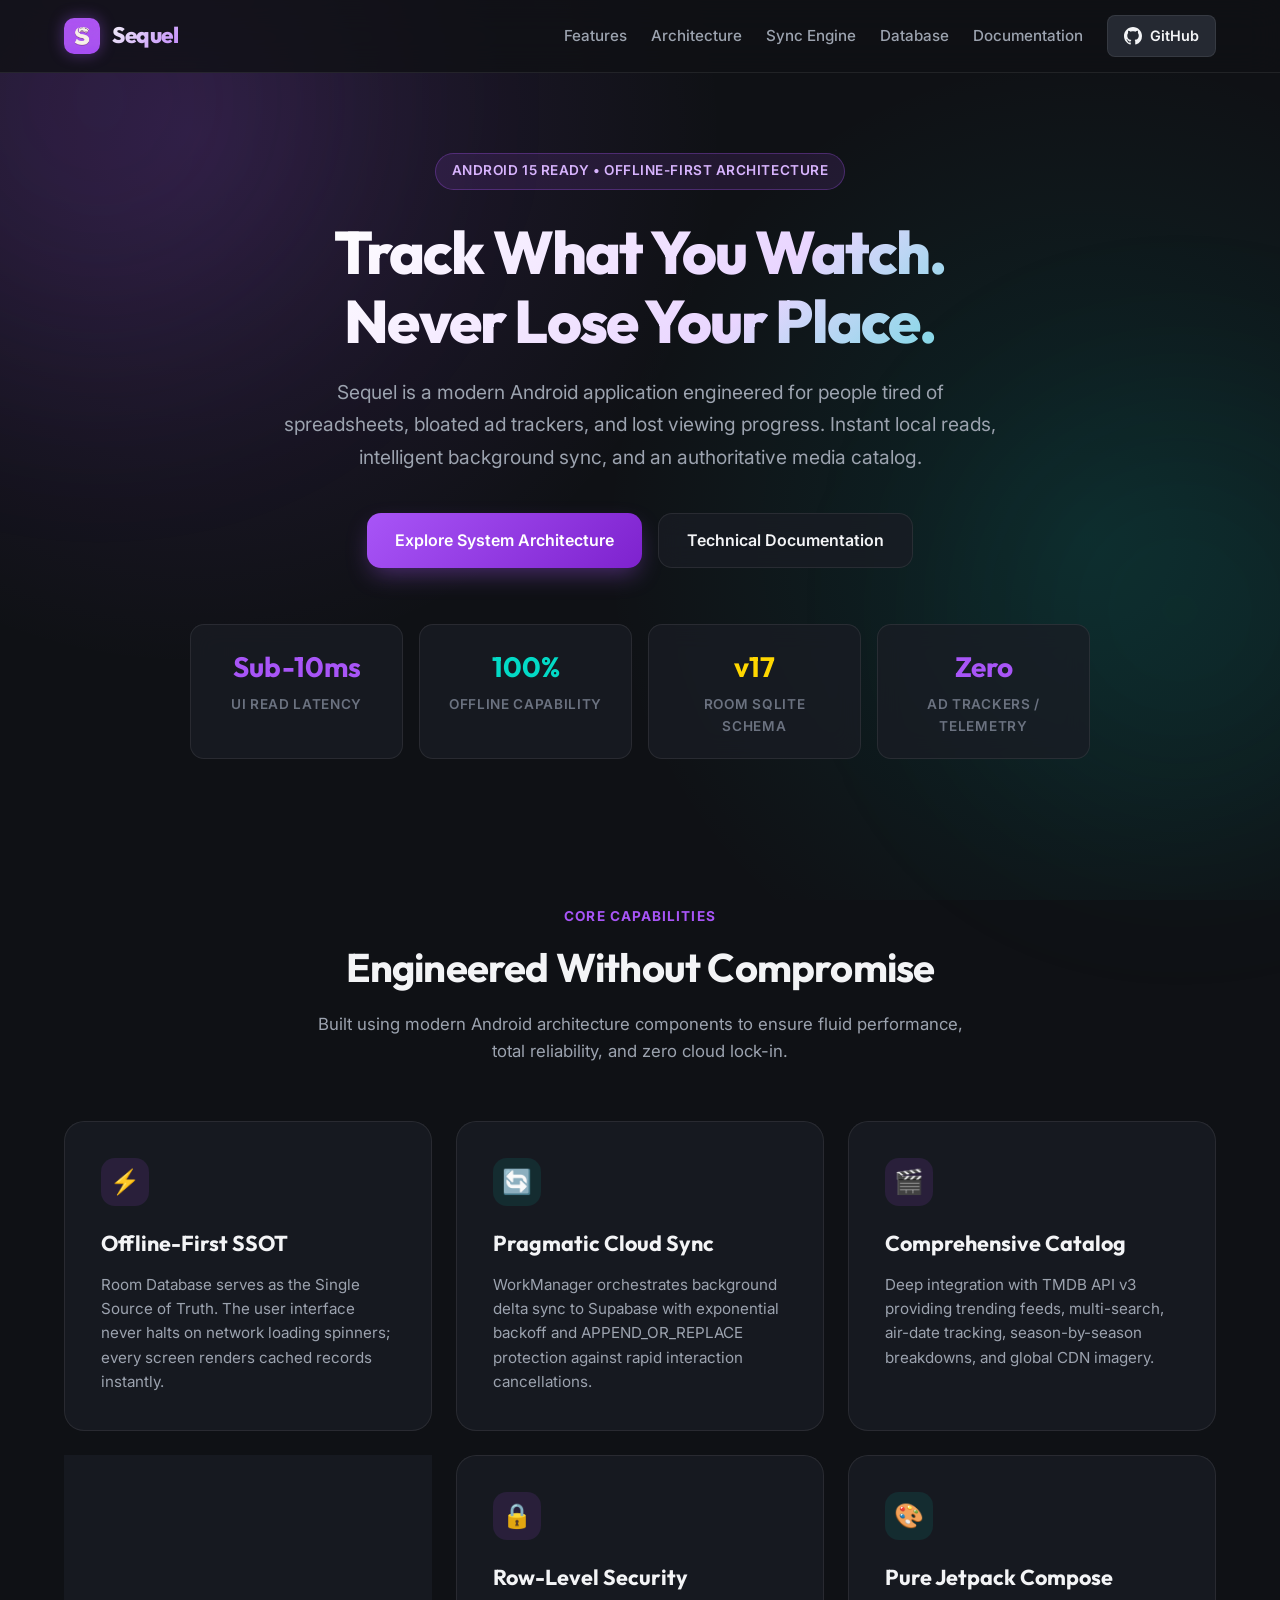
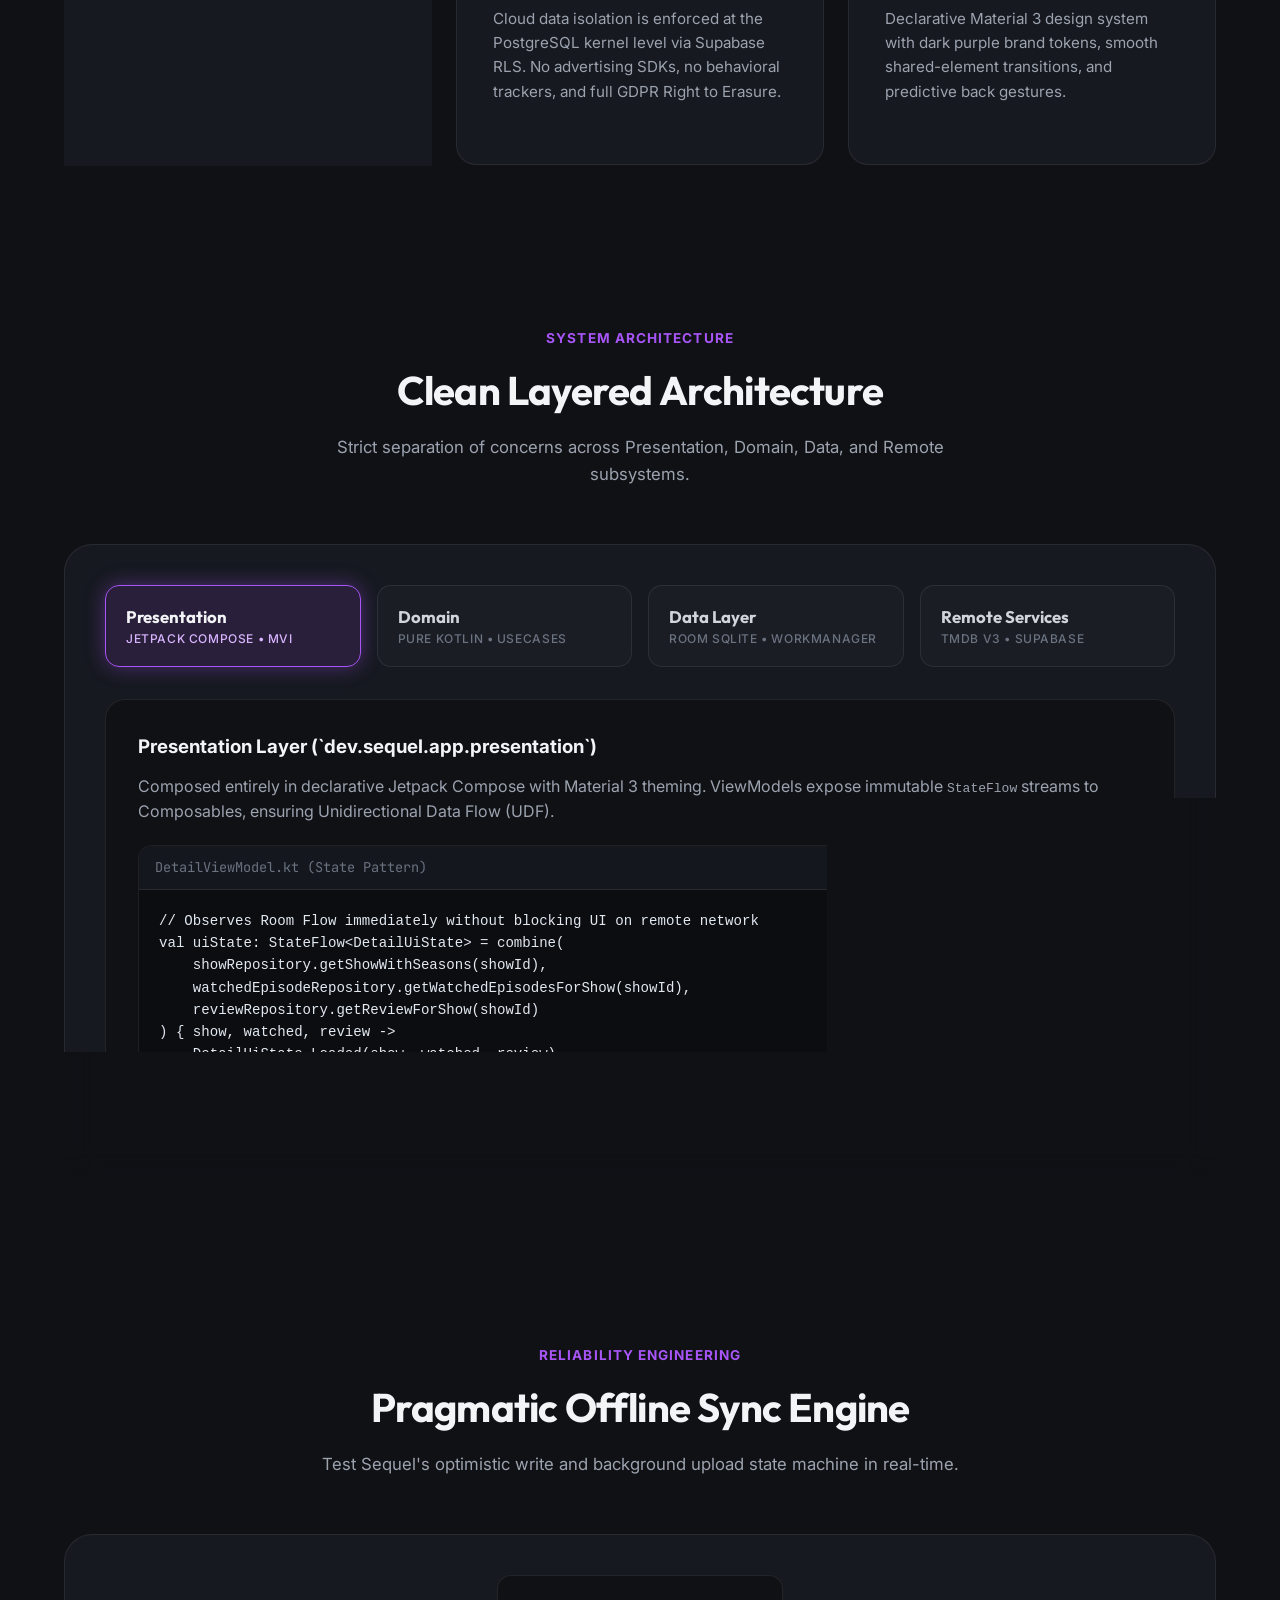
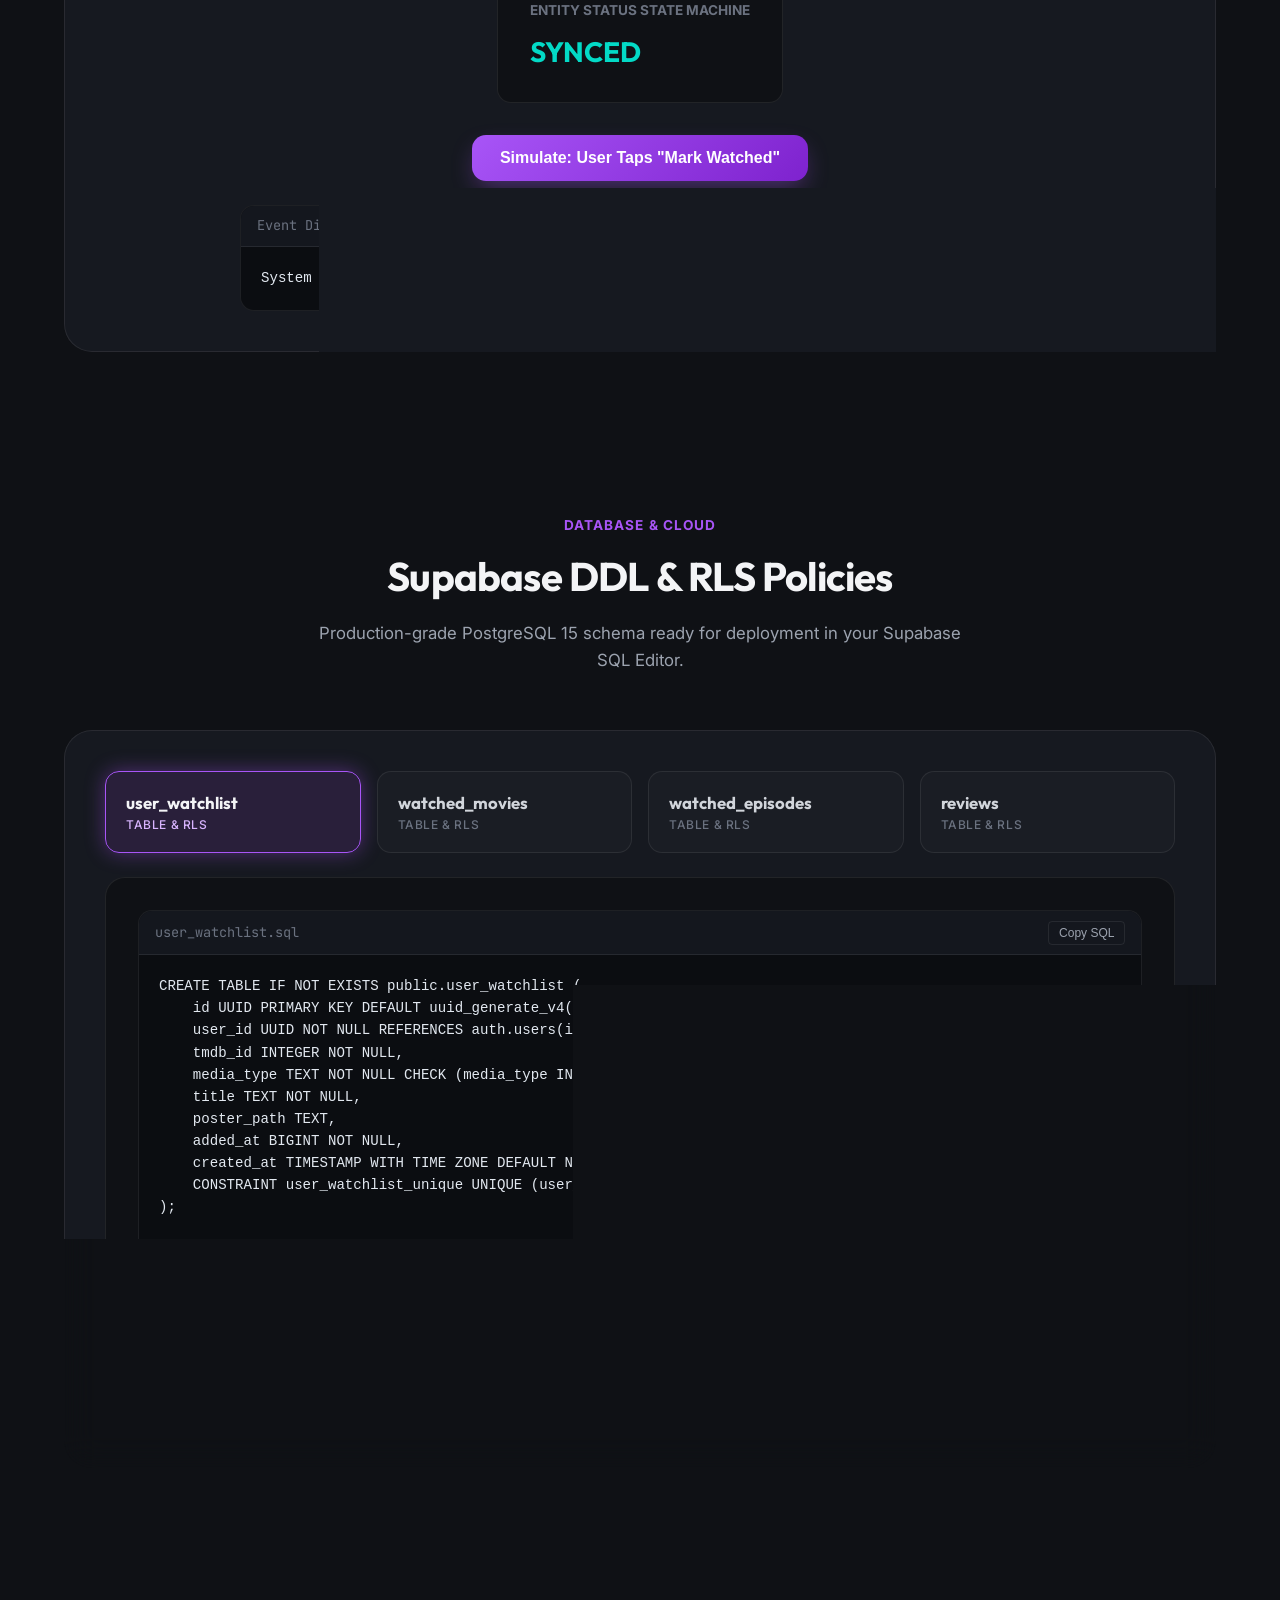
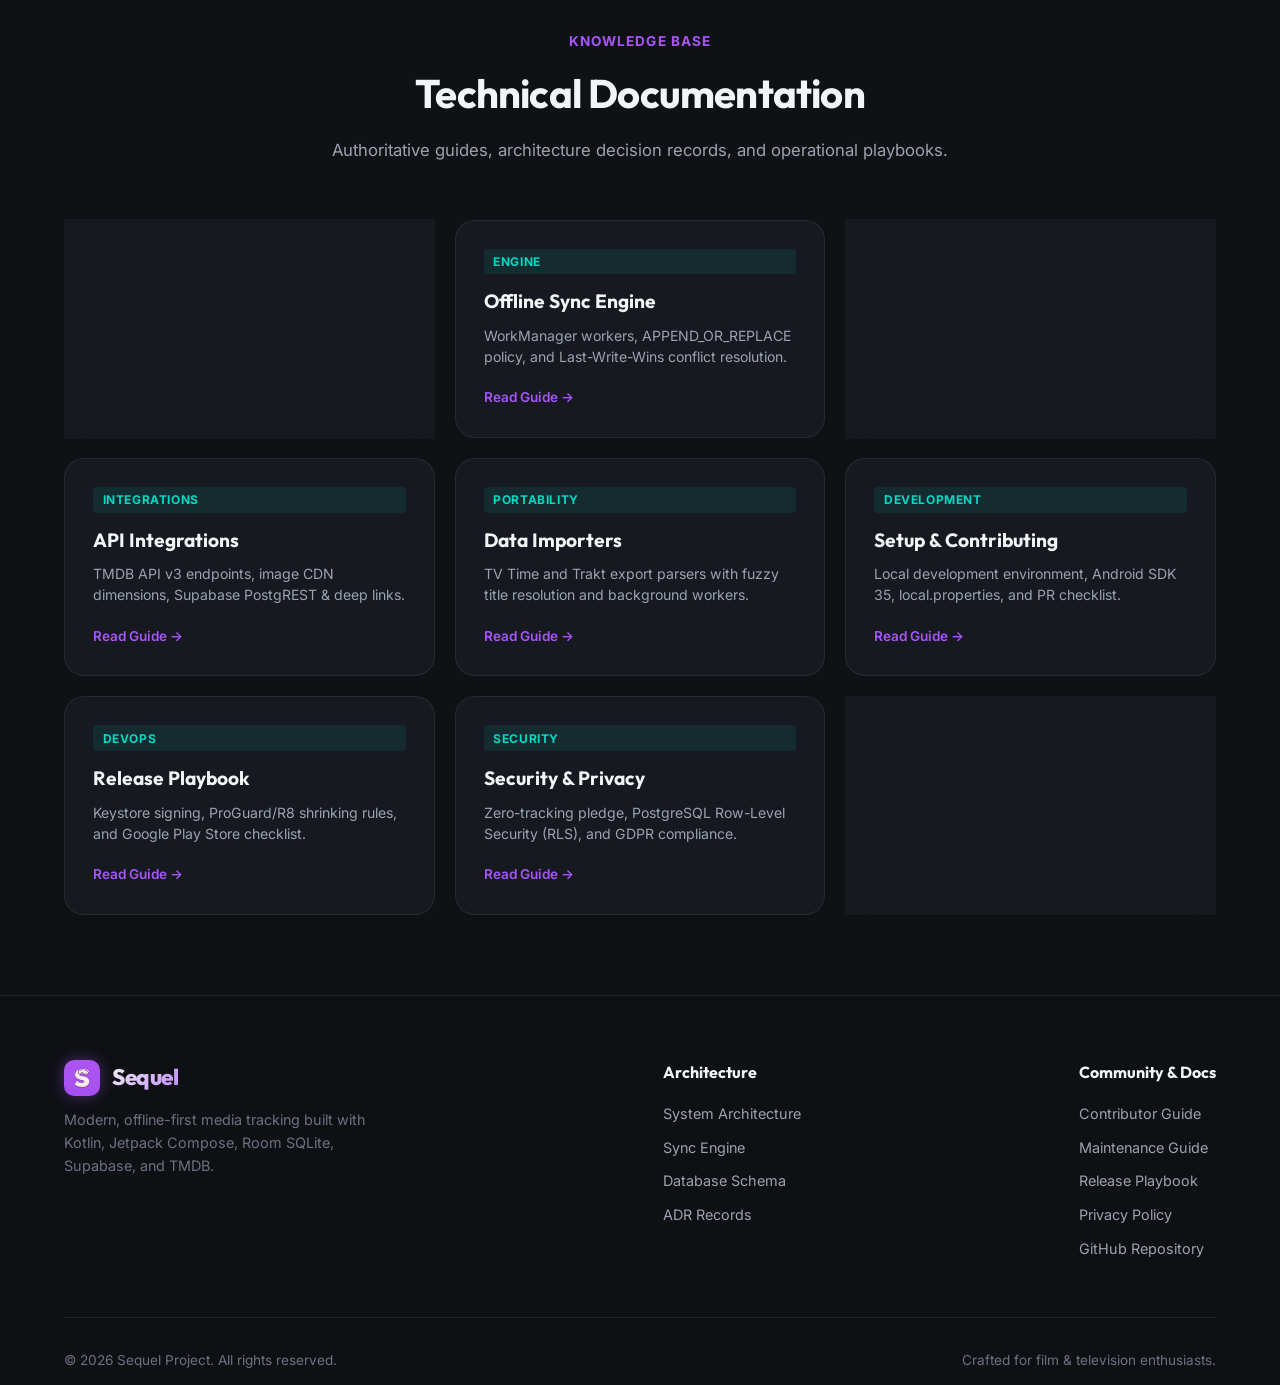
==== docs/index.html @ d25cecf9 "feat: update launcher icons, database schema, and web documentation portal" ====
<!DOCTYPE html>
<html lang="en">
<head>
    <meta charset="UTF-8">
    <meta name="viewport" content="width=device-width, initial-scale=1.0">
    <title>Sequel — Modern Show & Movie Tracking for Android</title>
    <meta name="description" content="Sequel is a modern, offline-first Android movie and TV show tracking app powered by Jetpack Compose, Room SQLite, Supabase cloud sync, and TMDB.">
    <link rel="preconnect" href="https://fonts.googleapis.com">
    <link rel="preconnect" href="https://fonts.gstatic.com" crossorigin>
    <link href="https://fonts.googleapis.com/css2?family=Outfit:wght@400;500;600;700;800&family=Inter:wght@400;500;600;700&family=JetBrains+Mono:wght@400;500&display=swap" rel="stylesheet">
    <link rel="stylesheet" href="css/style.css">
</head>
<body>
    <div class="blob blob-1"></div>
    <div class="blob blob-2"></div>

    <!-- Navigation -->
    <header class="navbar">
        <div class="container navbar-inner">
            <a href="#" class="nav-brand">
                <img src="assets/logo.jpg" alt="Sequel Logo" class="nav-logo" onerror="this.src='assets/playstore_icon.png'">
                <span class="nav-title">Sequel</span>
            </a>
            <ul class="nav-links">
                <li><a href="#features" class="nav-link">Features</a></li>
                <li><a href="#architecture" class="nav-link">Architecture</a></li>
                <li><a href="#sync-engine" class="nav-link">Sync Engine</a></li>
                <li><a href="#schema" class="nav-link">Database</a></li>
                <li><a href="#docs" class="nav-link">Documentation</a></li>
                <li>
                    <a href="https://github.com/dev-Aatif/Sequel" class="btn-nav" target="_blank" rel="noopener">
                        <svg width="18" height="18" viewBox="0 0 24 24" fill="currentColor">
                            <path d="M12 0C5.37 0 0 5.37 0 12c0 5.31 3.435 9.795 8.205 11.385.6.105.825-.255.825-.57 0-.285-.015-1.23-.015-2.235-3.015.555-3.795-.735-4.035-1.41-.135-.345-.72-1.41-1.23-1.695-.42-.225-1.02-.78-.015-.795.945-.015 1.62.87 1.845 1.23 1.08 1.815 2.805 1.305 3.495.99.105-.78.42-1.305.765-1.605-2.67-.3-5.46-1.335-5.46-5.925 0-1.305.465-2.385 1.23-3.225-.12-.3-.54-1.53.12-3.18 0 0 1.005-.315 3.3 1.23.96-.27 1.98-.405 3-.405s2.04.135 3 .405c2.295-1.56 3.3-1.23 3.3-1.23.66 1.65.24 2.88.12 3.18.765.84 1.23 1.905 1.23 3.225 0 4.605-2.805 5.625-5.475 5.925.435.375.81 1.095.81 2.22 0 1.605-.015 2.895-.015 3.3 0 .315.225.69.825.57A12.02 12.02 0 0024 12c0-6.63-5.37-12-12-12z"/>
                        </svg>
                        GitHub
                    </a>
                </li>
            </ul>
        </div>
    </header>

    <!-- Hero Section -->
    <section class="hero">
        <div class="container">
            <div class="hero-badge">
                <span>Android 15 Ready &bull; Offline-First Architecture</span>
            </div>
            <h1 class="hero-title">Track What You Watch.<br>Never Lose Your Place.</h1>
            <p class="hero-subtitle">
                Sequel is a modern Android application engineered for people tired of spreadsheets, bloated ad trackers, and lost viewing progress. Instant local reads, intelligent background sync, and an authoritative media catalog.
            </p>
            <div class="hero-actions">
                <a href="#architecture" class="btn-primary">Explore System Architecture</a>
                <a href="#docs" class="btn-secondary">Technical Documentation</a>
            </div>

            <!-- Specs Matrix -->
            <div class="spec-bar">
                <div class="spec-item">
                    <div class="spec-value accent">Sub-10ms</div>
                    <div class="spec-label">UI Read Latency</div>
                </div>
                <div class="spec-item">
                    <div class="spec-value teal">100%</div>
                    <div class="spec-label">Offline Capability</div>
                </div>
                <div class="spec-item">
                    <div class="spec-value gold">v17</div>
                    <div class="spec-label">Room SQLite Schema</div>
                </div>
                <div class="spec-item">
                    <div class="spec-value accent">Zero</div>
                    <div class="spec-label">Ad Trackers / Telemetry</div>
                </div>
            </div>
        </div>
    </section>

    <!-- Features Section -->
    <section id="features" class="section">
        <div class="container">
            <div class="section-header">
                <span class="section-tag">Core Capabilities</span>
                <h2 class="section-title">Engineered Without Compromise</h2>
                <p class="section-desc">Built using modern Android architecture components to ensure fluid performance, total reliability, and zero cloud lock-in.</p>
            </div>

            <div class="features-grid">
                <div class="feature-card">
                    <div class="feature-icon-wrap">⚡</div>
                    <h3 class="feature-title">Offline-First SSOT</h3>
                    <p class="feature-text">Room Database serves as the Single Source of Truth. The user interface never halts on network loading spinners; every screen renders cached records instantly.</p>
                </div>

                <div class="feature-card">
                    <div class="feature-icon-wrap teal">🔄</div>
                    <h3 class="feature-title">Pragmatic Cloud Sync</h3>
                    <p class="feature-text">WorkManager orchestrates background delta sync to Supabase with exponential backoff and APPEND_OR_REPLACE protection against rapid interaction cancellations.</p>
                </div>

                <div class="feature-card">
                    <div class="feature-icon-wrap">🎬</div>
                    <h3 class="feature-title">Comprehensive Catalog</h3>
                    <p class="feature-text">Deep integration with TMDB API v3 providing trending feeds, multi-search, air-date tracking, season-by-season breakdowns, and global CDN imagery.</p>
                </div>

                <div class="feature-card">
                    <div class="feature-icon-wrap teal">📥</div>
                    <h3 class="feature-title">Zero-Lockin Importers</h3>
                    <p class="feature-text">Migrate your entire viewing history from TV Time CSV or Trakt JSON/CSV with streaming parsing, fuzzy title disambiguation, and background progress notifications.</p>
                </div>

                <div class="feature-card">
                    <div class="feature-icon-wrap">🔒</div>
                    <h3 class="feature-title">Row-Level Security</h3>
                    <p class="feature-text">Cloud data isolation is enforced at the PostgreSQL kernel level via Supabase RLS. No advertising SDKs, no behavioral trackers, and full GDPR Right to Erasure.</p>
                </div>

                <div class="feature-card">
                    <div class="feature-icon-wrap teal">🎨</div>
                    <h3 class="feature-title">Pure Jetpack Compose</h3>
                    <p class="feature-text">Declarative Material 3 design system with dark purple brand tokens, smooth shared-element transitions, and predictive back gestures.</p>
                </div>
            </div>
        </div>
    </section>

    <!-- Interactive Architecture Explorer -->
    <section id="architecture" class="section">
        <div class="container">
            <div class="section-header">
                <span class="section-tag">System Architecture</span>
                <h2 class="section-title">Clean Layered Architecture</h2>
                <p class="section-desc">Strict separation of concerns across Presentation, Domain, Data, and Remote subsystems.</p>
            </div>

            <div class="arch-explorer">
                <div class="arch-layers">
                    <button class="arch-tab-btn active" data-target="arch-pres">
                        Presentation
                        <span>Jetpack Compose • MVI</span>
                    </button>
                    <button class="arch-tab-btn" data-target="arch-dom">
                        Domain
                        <span>Pure Kotlin • UseCases</span>
                    </button>
                    <button class="arch-tab-btn" data-target="arch-data">
                        Data Layer
                        <span>Room SQLite • WorkManager</span>
                    </button>
                    <button class="arch-tab-btn" data-target="arch-remote">
                        Remote Services
                        <span>TMDB v3 • Supabase</span>
                    </button>
                </div>

                <div class="arch-content">
                    <div id="arch-pres" class="arch-panel active">
                        <h3>Presentation Layer (`dev.sequel.app.presentation`)</h3>
                        <p style="color:var(--text-muted); margin: 0.75rem 0 1rem;">
                            Composed entirely in declarative Jetpack Compose with Material 3 theming. ViewModels expose immutable <code>StateFlow</code> streams to Composables, ensuring Unidirectional Data Flow (UDF).
                        </p>
                        <div class="code-box">
                            <div class="code-header">
                                <span>DetailViewModel.kt (State Pattern)</span>
                                <button class="copy-btn" data-copy-target="#code-pres">Copy</button>
                            </div>
                            <pre><code id="code-pres">// Observes Room Flow immediately without blocking UI on remote network
val uiState: StateFlow&lt;DetailUiState&gt; = combine(
    showRepository.getShowWithSeasons(showId),
    watchedEpisodeRepository.getWatchedEpisodesForShow(showId),
    reviewRepository.getReviewForShow(showId)
) { show, watched, review ->
    DetailUiState.Loaded(show, watched, review)
}.stateIn(viewModelScope, SharingStarted.WhileSubscribed(5000), DetailUiState.Loading)</code></pre>
                        </div>
                    </div>

                    <div id="arch-dom" class="arch-panel">
                        <h3>Domain Layer (`dev.sequel.app.domain`)</h3>
                        <p style="color:var(--text-muted); margin: 0.75rem 0 1rem;">
                            Pure Kotlin business logic completely insulated from Android framework dependencies. Houses Use Cases, repository contracts, and the sealed <code>AppError</code> hierarchy.
                        </p>
                        <div class="code-box">
                            <div class="code-header">
                                <span>GetNextEpisodeUseCase.kt</span>
                                <button class="copy-btn" data-copy-target="#code-dom">Copy</button>
                            </div>
                            <pre><code id="code-dom">class GetNextEpisodeUseCase @Inject constructor(
    private val seasonRepository: SeasonRepository,
    private val watchedEpisodeRepository: WatchedEpisodeRepository
) {
    suspend operator fun invoke(showId: Int): EpisodeEntity? {
        val watched = watchedEpisodeRepository.getWatchedEpisodesList(showId)
        val allEpisodes = seasonRepository.getAllEpisodesForShow(showId)
        return allEpisodes.firstOrNull { ep ->
            !watched.any { w -> w.seasonNumber == ep.seasonNumber && w.episodeNumber == ep.episodeNumber }
        }
    }
}</code></pre>
                        </div>
                    </div>

                    <div id="arch-data" class="arch-panel">
                        <h3>Data Layer (`dev.sequel.app.data`)</h3>
                        <p style="color:var(--text-muted); margin: 0.75rem 0 1rem;">
                            Room Database (SQLite v17) serves as the Single Source of Truth (SSOT). Repository implementations coordinate local caching with background WorkManager uploads.
                        </p>
                        <div class="code-box">
                            <div class="code-header">
                                <span>SequelDatabase.kt (Schema v17 Definition)</span>
                                <button class="copy-btn" data-copy-target="#code-data">Copy</button>
                            </div>
                            <pre><code id="code-data">@Database(
    entities = [
        ShowEntity::class, SeasonEntity::class, EpisodeEntity::class,
        WatchedEpisodeEntity::class, WatchedMovieEntity::class,
        ReviewEntity::class, RemoteKeys::class, WatchlistEntity::class,
        TrendingShowEntity::class
    ],
    version = 17,
    exportSchema = true
)
abstract class SequelDatabase : RoomDatabase() { ... }</code></pre>
                        </div>
                    </div>

                    <div id="arch-remote" class="arch-panel">
                        <h3>Remote Services Layer (`dev.sequel.app.data.remote`)</h3>
                        <p style="color:var(--text-muted); margin: 0.75rem 0 1rem;">
                            Coordinates communication with external APIs: Retrofit for TMDB v3 catalog queries and Ktor-based SupabaseClient for PostgreSQL storage and GoTrue authentication.
                        </p>
                        <div class="code-box">
                            <div class="code-header">
                                <span>SupabaseSyncService.kt (PostgREST Upsert)</span>
                                <button class="copy-btn" data-copy-target="#code-remote">Copy</button>
                            </div>
                            <pre><code id="code-remote">suspend fun upsertWatchedMovie(dto: SupabaseWatchedMovieDto): String {
    val result = supabaseClient.postgrest["watched_movies"]
        .upsert(dto) {
            onConflict = "user_id,tmdb_movie_id"
            select(Columns.list("id"))
        }
        .decodeSingle&lt;SupabaseWatchedMovieDto&gt;()
    return result.id ?: throw IllegalStateException("Supabase did not return an ID")
}</code></pre>
                        </div>
                    </div>
                </div>
            </div>
        </div>
    </section>

    <!-- Sync Engine Interactive Simulation -->
    <section id="sync-engine" class="section">
        <div class="container">
            <div class="section-header">
                <span class="section-tag">Reliability Engineering</span>
                <h2 class="section-title">Pragmatic Offline Sync Engine</h2>
                <p class="section-desc">Test Sequel's optimistic write and background upload state machine in real-time.</p>
            </div>

            <div class="arch-explorer" style="text-align: center;">
                <div style="margin-bottom: 2rem;">
                    <div style="display: inline-block; text-align: left; background: var(--bg); padding: 1.5rem 2rem; border-radius: var(--radius-md); border: 1px solid var(--border-glass);">
                        <div style="font-size: 0.85rem; color: var(--text-dim); text-transform: uppercase; font-weight: 700; margin-bottom: 0.5rem;">Entity Status State Machine</div>
                        <div id="sim-status-badge" class="spec-value teal">SYNCED</div>
                    </div>
                </div>

                <button id="sim-trigger-btn" class="btn-primary" style="margin-bottom: 1.5rem;">
                    Simulate: User Taps "Mark Watched"
                </button>

                <div class="code-box" style="text-align: left; max-width: 800px; margin: 0 auto;">
                    <div class="code-header">
                        <span>Event Dispatch Log</span>
                        <span style="color:var(--secondary)">Live Telemetry</span>
                    </div>
                    <pre><code id="sim-log-output">System idle. All local Room records are currently synchronized with Supabase.</code></pre>
                </div>
            </div>
        </div>
    </section>

    <!-- Database Schema & Supabase DDL -->
    <section id="schema" class="section">
        <div class="container">
            <div class="section-header">
                <span class="section-tag">Database & Cloud</span>
                <h2 class="section-title">Supabase DDL & RLS Policies</h2>
                <p class="section-desc">Production-grade PostgreSQL 15 schema ready for deployment in your Supabase SQL Editor.</p>
            </div>

            <div class="arch-explorer">
                <div class="arch-layers" style="grid-template-columns: repeat(4, 1fr); margin-bottom: 1.5rem;">
                    <button class="arch-tab-btn schema-tab-btn active" data-schema-target="schema-wl">
                        user_watchlist
                        <span>Table & RLS</span>
                    </button>
                    <button class="arch-tab-btn schema-tab-btn" data-schema-target="schema-movies">
                        watched_movies
                        <span>Table & RLS</span>
                    </button>
                    <button class="arch-tab-btn schema-tab-btn" data-schema-target="schema-eps">
                        watched_episodes
                        <span>Table & RLS</span>
                    </button>
                    <button class="arch-tab-btn schema-tab-btn" data-schema-target="schema-revs">
                        reviews
                        <span>Table & RLS</span>
                    </button>
                </div>

                <div class="arch-content">
                    <div id="schema-wl" class="arch-panel schema-panel active">
                        <div class="code-box" style="margin-top:0;">
                            <div class="code-header">
                                <span>user_watchlist.sql</span>
                                <button class="copy-btn" data-copy-target="#code-sql-wl">Copy SQL</button>
                            </div>
                            <pre><code id="code-sql-wl">CREATE TABLE IF NOT EXISTS public.user_watchlist (
    id UUID PRIMARY KEY DEFAULT uuid_generate_v4(),
    user_id UUID NOT NULL REFERENCES auth.users(id) ON DELETE CASCADE,
    tmdb_id INTEGER NOT NULL,
    media_type TEXT NOT NULL CHECK (media_type IN ('tv', 'movie')),
    title TEXT NOT NULL,
    poster_path TEXT,
    added_at BIGINT NOT NULL,
    created_at TIMESTAMP WITH TIME ZONE DEFAULT NOW(),
    CONSTRAINT user_watchlist_unique UNIQUE (user_id, tmdb_id, media_type)
);

ALTER TABLE public.user_watchlist ENABLE ROW LEVEL SECURITY;

CREATE POLICY "Users can manage their own watchlist"
ON public.user_watchlist FOR ALL
USING (auth.uid() = user_id)
WITH CHECK (auth.uid() = user_id);</code></pre>
                        </div>
                    </div>

                    <div id="schema-movies" class="arch-panel schema-panel">
                        <div class="code-box" style="margin-top:0;">
                            <div class="code-header">
                                <span>watched_movies.sql</span>
                                <button class="copy-btn" data-copy-target="#code-sql-movies">Copy SQL</button>
                            </div>
                            <pre><code id="code-sql-movies">CREATE TABLE IF NOT EXISTS public.watched_movies (
    id UUID PRIMARY KEY DEFAULT uuid_generate_v4(),
    user_id UUID NOT NULL REFERENCES auth.users(id) ON DELETE CASCADE,
    tmdb_movie_id INTEGER NOT NULL,
    title TEXT NOT NULL,
    poster_path TEXT,
    watched_at BIGINT NOT NULL,
    created_at TIMESTAMP WITH TIME ZONE DEFAULT NOW(),
    CONSTRAINT watched_movies_user_tmdb_unique UNIQUE (user_id, tmdb_movie_id)
);

ALTER TABLE public.watched_movies ENABLE ROW LEVEL SECURITY;

CREATE POLICY "Users can manage their watched movies"
ON public.watched_movies FOR ALL
USING (auth.uid() = user_id)
WITH CHECK (auth.uid() = user_id);</code></pre>
                        </div>
                    </div>

                    <div id="schema-eps" class="arch-panel schema-panel">
                        <div class="code-box" style="margin-top:0;">
                            <div class="code-header">
                                <span>watched_episodes.sql</span>
                                <button class="copy-btn" data-copy-target="#code-sql-eps">Copy SQL</button>
                            </div>
                            <pre><code id="code-sql-eps">CREATE TABLE IF NOT EXISTS public.watched_episodes (
    id UUID PRIMARY KEY DEFAULT uuid_generate_v4(),
    user_id UUID NOT NULL REFERENCES auth.users(id) ON DELETE CASCADE,
    show_id INTEGER NOT NULL,
    media_type TEXT NOT NULL DEFAULT 'tv',
    season_number INTEGER NOT NULL,
    episode_number INTEGER NOT NULL,
    episode_id INTEGER NOT NULL,
    is_skipped BOOLEAN NOT NULL DEFAULT FALSE,
    watched_at BIGINT NOT NULL,
    created_at TIMESTAMP WITH TIME ZONE DEFAULT NOW(),
    CONSTRAINT watched_episodes_unique UNIQUE (user_id, show_id, season_number, episode_number)
);

ALTER TABLE public.watched_episodes ENABLE ROW LEVEL SECURITY;

CREATE POLICY "Users can manage their watched episodes"
ON public.watched_episodes FOR ALL
USING (auth.uid() = user_id)
WITH CHECK (auth.uid() = user_id);</code></pre>
                        </div>
                    </div>

                    <div id="schema-revs" class="arch-panel schema-panel">
                        <div class="code-box" style="margin-top:0;">
                            <div class="code-header">
                                <span>reviews.sql</span>
                                <button class="copy-btn" data-copy-target="#code-sql-revs">Copy SQL</button>
                            </div>
                            <pre><code id="code-sql-revs">CREATE TABLE IF NOT EXISTS public.reviews (
    id UUID PRIMARY KEY DEFAULT uuid_generate_v4(),
    user_id UUID NOT NULL REFERENCES auth.users(id) ON DELETE CASCADE,
    media_id INTEGER NOT NULL,
    media_type TEXT NOT NULL CHECK (media_type IN ('tv', 'movie')),
    season_num INTEGER,
    episode_num INTEGER,
    rating INTEGER CHECK (rating >= 1 AND rating <= 10),
    review_text TEXT,
    is_rating_only BOOLEAN NOT NULL DEFAULT FALSE,
    updated_at BIGINT NOT NULL,
    created_at TIMESTAMP WITH TIME ZONE DEFAULT NOW()
);

CREATE UNIQUE INDEX IF NOT EXISTS idx_remote_reviews_movie_unique 
ON public.reviews (user_id, media_id, media_type) 
WHERE season_num IS NULL AND episode_num IS NULL;

ALTER TABLE public.reviews ENABLE ROW LEVEL SECURITY;

CREATE POLICY "Users can manage their reviews"
ON public.reviews FOR ALL
USING (auth.uid() = user_id)
WITH CHECK (auth.uid() = user_id);</code></pre>
                        </div>
                    </div>
                </div>
            </div>
        </div>
    </section>

    <!-- In-Depth Documentation Hub -->
    <section id="docs" class="section">
        <div class="container">
            <div class="section-header">
                <span class="section-tag">Knowledge Base</span>
                <h2 class="section-title">Technical Documentation</h2>
                <p class="section-desc">Authoritative guides, architecture decision records, and operational playbooks.</p>
            </div>

            <div class="docs-grid">
                <a href="ARCHITECTURE.md" class="doc-card">
                    <div>
                        <div class="doc-card-badge">Architecture</div>
                        <h3 class="doc-card-title">System Architecture</h3>
                        <p class="doc-card-desc">Clean Architecture breakdown, MVI state flow, Compose navigation, and Hilt injection graph.</p>
                    </div>
                    <div class="doc-card-link">Read Guide &rarr;</div>
                </a>

                <a href="SYNC_ENGINE.md" class="doc-card">
                    <div>
                        <div class="doc-card-badge">Engine</div>
                        <h3 class="doc-card-title">Offline Sync Engine</h3>
                        <p class="doc-card-desc">WorkManager workers, APPEND_OR_REPLACE policy, and Last-Write-Wins conflict resolution.</p>
                    </div>
                    <div class="doc-card-link">Read Guide &rarr;</div>
                </a>

                <a href="DATABASE_SCHEMA.md" class="doc-card">
                    <div>
                        <div class="doc-card-badge">Database</div>
                        <h3 class="doc-card-title">Database & Migrations</h3>
                        <p class="doc-card-desc">Room SQLite v17 schema, migration history (v1→v17), and Supabase PostgreSQL DDL.</p>
                    </div>
                    <div class="doc-card-link">Read Guide &rarr;</div>
                </a>

                <a href="API_INTEGRATIONS.md" class="doc-card">
                    <div>
                        <div class="doc-card-badge">Integrations</div>
                        <h3 class="doc-card-title">API Integrations</h3>
                        <p class="doc-card-desc">TMDB API v3 endpoints, image CDN dimensions, Supabase PostgREST & deep links.</p>
                    </div>
                    <div class="doc-card-link">Read Guide &rarr;</div>
                </a>

                <a href="DATA_PORTABILITY_AND_IMPORTS.md" class="doc-card">
                    <div>
                        <div class="doc-card-badge">Portability</div>
                        <h3 class="doc-card-title">Data Importers</h3>
                        <p class="doc-card-desc">TV Time and Trakt export parsers with fuzzy title resolution and background workers.</p>
                    </div>
                    <div class="doc-card-link">Read Guide &rarr;</div>
                </a>

                <a href="SETUP_AND_CONTRIBUTING.md" class="doc-card">
                    <div>
                        <div class="doc-card-badge">Development</div>
                        <h3 class="doc-card-title">Setup & Contributing</h3>
                        <p class="doc-card-desc">Local development environment, Android SDK 35, local.properties, and PR checklist.</p>
                    </div>
                    <div class="doc-card-link">Read Guide &rarr;</div>
                </a>

                <a href="RELEASE_AND_DEPLOYMENT.md" class="doc-card">
                    <div>
                        <div class="doc-card-badge">DevOps</div>
                        <h3 class="doc-card-title">Release Playbook</h3>
                        <p class="doc-card-desc">Keystore signing, ProGuard/R8 shrinking rules, and Google Play Store checklist.</p>
                    </div>
                    <div class="doc-card-link">Read Guide &rarr;</div>
                </a>

                <a href="SECURITY_AND_PRIVACY.md" class="doc-card">
                    <div>
                        <div class="doc-card-badge">Security</div>
                        <h3 class="doc-card-title">Security & Privacy</h3>
                        <p class="doc-card-desc">Zero-tracking pledge, PostgreSQL Row-Level Security (RLS), and GDPR compliance.</p>
                    </div>
                    <div class="doc-card-link">Read Guide &rarr;</div>
                </a>

                <a href="MAINTENANCE_GUIDE.md" class="doc-card">
                    <div>
                        <div class="doc-card-badge">Governance</div>
                        <h3 class="doc-card-title">Maintenance Guide</h3>
                        <p class="doc-card-desc">Change-to-documentation matrix, schema synchronization rules, and update triggers.</p>
                    </div>
                    <div class="doc-card-link">Read Guide &rarr;</div>
                </a>
            </div>
        </div>
    </section>

    <!-- Footer -->
    <footer class="footer">
        <div class="container">
            <div class="footer-inner">
                <div class="footer-brand">
                    <div class="nav-brand">
                        <img src="assets/logo.jpg" alt="Sequel Logo" class="nav-logo" onerror="this.src='assets/playstore_icon.png'">
                        <span class="nav-title">Sequel</span>
                    </div>
                    <p class="footer-text">
                        Modern, offline-first media tracking built with Kotlin, Jetpack Compose, Room SQLite, Supabase, and TMDB.
                    </p>
                </div>

                <div class="footer-nav-col">
                    <h4>Architecture</h4>
                    <ul>
                        <li><a href="ARCHITECTURE.md">System Architecture</a></li>
                        <li><a href="SYNC_ENGINE.md">Sync Engine</a></li>
                        <li><a href="DATABASE_SCHEMA.md">Database Schema</a></li>
                        <li><a href="decisions/README.md">ADR Records</a></li>
                    </ul>
                </div>

                <div class="footer-nav-col">
                    <h4>Community & Docs</h4>
                    <ul>
                        <li><a href="SETUP_AND_CONTRIBUTING.md">Contributor Guide</a></li>
                        <li><a href="MAINTENANCE_GUIDE.md">Maintenance Guide</a></li>
                        <li><a href="RELEASE_AND_DEPLOYMENT.md">Release Playbook</a></li>
                        <li><a href="privacy.html">Privacy Policy</a></li>
                        <li><a href="https://github.com/dev-Aatif/Sequel">GitHub Repository</a></li>
                    </ul>
                </div>
            </div>

            <div class="footer-bottom">
                <span>&copy; 2026 Sequel Project. All rights reserved.</span>
                <span>Crafted for film & television enthusiasts.</span>
            </div>
        </div>
    </footer>

    <!-- Toast Notification -->
    <div id="toast" class="toast">Copied to clipboard!</div>

    <script src="js/main.js"></script>
</body>
</html>
---- docs/css/style.css ----
/* ═══════════════════════════════════════════════════════════════════
   SEQUEL WEB PORTAL — DESIGN SYSTEM
   Brand Palette:
   - Primary Accent: #A855F7 (Purple)
   - Secondary:      #03DAC6 (Teal)
   - Background:     #0F1115 (Deep Pitch)
   - Surface:        #1A1D24 (Dark Card)
   - Surface Elevated: #252932
   - Text Primary:   #F3F4F6
   - Text Muted:     #9CA3AF
   ═══════════════════════════════════════════════════════════════════ */

:root {
    --bg: #0F1115;
    --surface: #1A1D24;
    --surface-elevated: #252932;
    --surface-glass: rgba(26, 29, 36, 0.75);
    --border-glass: rgba(255, 255, 255, 0.08);
    --border-accent: rgba(168, 85, 247, 0.3);
    
    --accent: #A855F7;
    --accent-dark: #7E22CE;
    --accent-glow: rgba(168, 85, 247, 0.4);
    --accent-subtle: rgba(168, 85, 247, 0.12);
    
    --secondary: #03DAC6;
    --secondary-glow: rgba(3, 218, 198, 0.3);
    --secondary-subtle: rgba(3, 218, 198, 0.1);
    
    --gold: #FFD700;
    --error: #CF6679;
    
    --text-primary: #F3F4F6;
    --text-secondary: #D1D5DB;
    --text-muted: #9CA3AF;
    --text-dim: #6B7280;
    
    --radius-sm: 8px;
    --radius-md: 14px;
    --radius-lg: 20px;
    --radius-xl: 28px;
    
    --font-heading: 'Outfit', sans-serif;
    --font-body: 'Inter', -apple-system, BlinkMacSystemFont, sans-serif;
    --font-mono: 'JetBrains Mono', 'Fira Code', monospace;
}

* {
    margin: 0;
    padding: 0;
    box-sizing: border-box;
}

html {
    scroll-behavior: smooth;
    background-color: var(--bg);
}

body {
    font-family: var(--font-body);
    background-color: var(--bg);
    color: var(--text-primary);
    line-height: 1.6;
    overflow-x: hidden;
    position: relative;
    background-image: 
        radial-gradient(circle at 15% 15%, rgba(168, 85, 247, 0.15) 0%, transparent 40%),
        radial-gradient(circle at 85% 60%, rgba(3, 218, 198, 0.1) 0%, transparent 40%);
    background-attachment: fixed;
    min-height: 100vh;
}

/* Scrollbar */
::-webkit-scrollbar {
    width: 8px;
}
::-webkit-scrollbar-track {
    background: var(--bg);
}
::-webkit-scrollbar-thumb {
    background: var(--surface-elevated);
    border-radius: 4px;
}
::-webkit-scrollbar-thumb:hover {
    background: var(--accent-dark);
}

/* Container */
.container {
    max-width: 1200px;
    margin: 0 auto;
    padding: 0 1.5rem;
}

/* ── Ambient Background Glow Blobs ─────────────────────────────── */
.blob {
    position: fixed;
    border-radius: 50%;
    filter: blur(120px);
    z-index: 0;
    pointer-events: none;
    opacity: 0.5;
}
.blob-1 {
    width: 500px;
    height: 500px;
    background: rgba(168, 85, 247, 0.2);
    top: -150px;
    left: -150px;
}
.blob-2 {
    width: 400px;
    height: 400px;
    background: rgba(3, 218, 198, 0.15);
    bottom: 10%;
    right: -100px;
}

/* ── Navigation Bar ────────────────────────────────────────────── */
.navbar {
    position: sticky;
    top: 0;
    z-index: 100;
    background: rgba(15, 17, 21, 0.8);
    backdrop-filter: blur(16px);
    -webkit-backdrop-filter: blur(16px);
    border-bottom: 1px solid var(--border-glass);
}
.navbar-inner {
    display: flex;
    justify-content: space-between;
    align-items: center;
    height: 72px;
}
.nav-brand {
    display: flex;
    align-items: center;
    gap: 0.75rem;
    text-decoration: none;
    color: var(--text-primary);
}
.nav-logo {
    width: 36px;
    height: 36px;
    border-radius: 10px;
    box-shadow: 0 0 15px var(--accent-glow);
}
.nav-title {
    font-family: var(--font-heading);
    font-size: 1.4rem;
    font-weight: 800;
    letter-spacing: -0.02em;
    background: linear-gradient(135deg, #F3F4F6, #C084FC);
    -webkit-background-clip: text;
    -webkit-text-fill-color: transparent;
}
.nav-links {
    display: flex;
    gap: 1.5rem;
    list-style: none;
    align-items: center;
}
.nav-link {
    color: var(--text-muted);
    text-decoration: none;
    font-size: 0.95rem;
    font-weight: 500;
    transition: all 0.2s ease;
}
.nav-link:hover {
    color: var(--text-primary);
}
.btn-nav {
    display: inline-flex;
    align-items: center;
    gap: 0.5rem;
    background: var(--surface-elevated);
    color: var(--text-primary);
    border: 1px solid var(--border-glass);
    padding: 0.5rem 1rem;
    border-radius: var(--radius-sm);
    font-size: 0.9rem;
    font-weight: 600;
    text-decoration: none;
    transition: all 0.2s ease;
}
.btn-nav:hover {
    background: var(--accent);
    border-color: var(--accent);
    box-shadow: 0 0 20px var(--accent-glow);
}

/* ── Hero Section ──────────────────────────────────────────────── */
.hero {
    position: relative;
    z-index: 10;
    padding: 5rem 0 4rem;
    text-align: center;
}
.hero-badge {
    display: inline-flex;
    align-items: center;
    gap: 0.5rem;
    background: var(--accent-subtle);
    border: 1px solid var(--border-accent);
    padding: 0.4rem 1rem;
    border-radius: 9999px;
    font-size: 0.85rem;
    font-weight: 600;
    color: #D8B4FE;
    margin-bottom: 1.75rem;
    letter-spacing: 0.04em;
    text-transform: uppercase;
}
.hero-title {
    font-family: var(--font-heading);
    font-size: 3.75rem;
    font-weight: 800;
    line-height: 1.15;
    letter-spacing: -0.03em;
    margin-bottom: 1.25rem;
    background: linear-gradient(135deg, #FFFFFF 20%, #E9D5FF 60%, #03DAC6 100%);
    -webkit-background-clip: text;
    -webkit-text-fill-color: transparent;
}
.hero-subtitle {
    max-width: 720px;
    margin: 0 auto 2.5rem;
    font-size: 1.2rem;
    color: var(--text-muted);
    line-height: 1.7;
}
.hero-actions {
    display: flex;
    justify-content: center;
    gap: 1rem;
    flex-wrap: wrap;
    margin-bottom: 3.5rem;
}
.btn-primary {
    display: inline-flex;
    align-items: center;
    gap: 0.5rem;
    background: linear-gradient(135deg, var(--accent), var(--accent-dark));
    color: #FFF;
    padding: 0.85rem 1.75rem;
    border-radius: var(--radius-md);
    font-weight: 600;
    font-size: 1rem;
    text-decoration: none;
    box-shadow: 0 10px 25px -5px var(--accent-glow);
    transition: all 0.2s ease;
    border: none;
    cursor: pointer;
}
.btn-primary:hover {
    transform: translateY(-2px);
    box-shadow: 0 15px 30px -5px var(--accent-glow);
}
.btn-secondary {
    display: inline-flex;
    align-items: center;
    gap: 0.5rem;
    background: var(--surface-glass);
    color: var(--text-primary);
    border: 1px solid var(--border-glass);
    padding: 0.85rem 1.75rem;
    border-radius: var(--radius-md);
    font-weight: 600;
    font-size: 1rem;
    text-decoration: none;
    backdrop-filter: blur(12px);
    transition: all 0.2s ease;
    cursor: pointer;
}
.btn-secondary:hover {
    background: var(--surface-elevated);
    border-color: rgba(255, 255, 255, 0.2);
    transform: translateY(-2px);
}

/* ── Hero Stats / Spec Bar ─────────────────────────────────────── */
.spec-bar {
    display: grid;
    grid-template-columns: repeat(auto-fit, minmax(200px, 1fr));
    gap: 1rem;
    max-width: 900px;
    margin: 0 auto;
}
.spec-item {
    background: var(--surface-glass);
    border: 1px solid var(--border-glass);
    backdrop-filter: blur(12px);
    padding: 1.25rem 1.5rem;
    border-radius: var(--radius-md);
    text-align: center;
}
.spec-value {
    font-family: var(--font-heading);
    font-size: 1.75rem;
    font-weight: 700;
    color: #F3F4F6;
    margin-bottom: 0.25rem;
}
.spec-value.accent { color: var(--accent); }
.spec-value.teal { color: var(--secondary); }
.spec-value.gold { color: var(--gold); }
.spec-label {
    font-size: 0.85rem;
    color: var(--text-dim);
    text-transform: uppercase;
    letter-spacing: 0.05em;
    font-weight: 600;
}

/* ── Section Structure ─────────────────────────────────────────── */
.section {
    position: relative;
    z-index: 10;
    padding: 5rem 0;
}
.section-header {
    text-align: center;
    max-width: 650px;
    margin: 0 auto 3.5rem;
}
.section-tag {
    font-size: 0.85rem;
    font-weight: 700;
    text-transform: uppercase;
    letter-spacing: 0.08em;
    color: var(--accent);
    margin-bottom: 0.5rem;
    display: inline-block;
}
.section-title {
    font-family: var(--font-heading);
    font-size: 2.5rem;
    font-weight: 700;
    letter-spacing: -0.02em;
    margin-bottom: 0.75rem;
}
.section-desc {
    color: var(--text-muted);
    font-size: 1.05rem;
}

/* ── Feature Cards Grid ────────────────────────────────────────── */
.features-grid {
    display: grid;
    grid-template-columns: repeat(auto-fit, minmax(320px, 1fr));
    gap: 1.5rem;
}
.feature-card {
    background: var(--surface-glass);
    border: 1px solid var(--border-glass);
    backdrop-filter: blur(16px);
    border-radius: var(--radius-lg);
    padding: 2.25rem;
    transition: all 0.3s ease;
    position: relative;
    overflow: hidden;
}
.feature-card::before {
    content: '';
    position: absolute;
    top: 0;
    left: 0;
    width: 100%;
    height: 3px;
    background: linear-gradient(90deg, var(--accent), transparent);
    opacity: 0;
    transition: opacity 0.3s ease;
}
.feature-card:hover {
    border-color: var(--border-accent);
    transform: translateY(-4px);
    box-shadow: 0 20px 40px -15px rgba(0, 0, 0, 0.7);
}
.feature-card:hover::before {
    opacity: 1;
}
.feature-icon-wrap {
    width: 48px;
    height: 48px;
    border-radius: var(--radius-md);
    background: var(--accent-subtle);
    display: flex;
    align-items: center;
    justify-content: center;
    font-size: 1.5rem;
    margin-bottom: 1.25rem;
    color: var(--accent);
}
.feature-icon-wrap.teal {
    background: var(--secondary-subtle);
    color: var(--secondary);
}
.feature-title {
    font-family: var(--font-heading);
    font-size: 1.35rem;
    font-weight: 700;
    margin-bottom: 0.75rem;
}
.feature-text {
    color: var(--text-muted);
    font-size: 0.95rem;
    line-height: 1.6;
}

/* ── Interactive Architecture Explorer ─────────────────────────── */
.arch-explorer {
    background: var(--surface-glass);
    border: 1px solid var(--border-glass);
    backdrop-filter: blur(16px);
    border-radius: var(--radius-xl);
    padding: 2.5rem;
}
.arch-layers {
    display: grid;
    grid-template-columns: repeat(4, 1fr);
    gap: 1rem;
    margin-bottom: 2rem;
}
.arch-tab-btn {
    background: var(--surface);
    border: 1px solid var(--border-glass);
    padding: 1.25rem;
    border-radius: var(--radius-md);
    color: var(--text-secondary);
    font-family: var(--font-heading);
    font-weight: 700;
    font-size: 1.05rem;
    text-align: left;
    cursor: pointer;
    transition: all 0.2s ease;
}
.arch-tab-btn span {
    display: block;
    font-size: 0.75rem;
    color: var(--text-dim);
    font-family: var(--font-body);
    font-weight: 500;
    margin-top: 0.25rem;
    text-transform: uppercase;
    letter-spacing: 0.05em;
}
.arch-tab-btn:hover {
    background: var(--surface-elevated);
    border-color: rgba(255, 255, 255, 0.2);
}
.arch-tab-btn.active {
    background: var(--accent-subtle);
    border-color: var(--accent);
    color: #F3F4F6;
    box-shadow: 0 0 20px var(--accent-glow);
}
.arch-tab-btn.active span {
    color: #D8B4FE;
}
.arch-content {
    background: var(--bg);
    border: 1px solid var(--border-glass);
    border-radius: var(--radius-lg);
    padding: 2rem;
}
.arch-panel {
    display: none;
}
.arch-panel.active {
    display: block;
    animation: fadeIn 0.3s ease;
}

/* ── Code / Terminal Boxes ─────────────────────────────────────── */
.code-box {
    background: #0B0D11;
    border: 1px solid var(--border-glass);
    border-radius: var(--radius-md);
    overflow: hidden;
    margin-top: 1.25rem;
}
.code-header {
    display: flex;
    justify-content: space-between;
    align-items: center;
    background: #14171E;
    padding: 0.6rem 1rem;
    border-bottom: 1px solid var(--border-glass);
    font-family: var(--font-mono);
    font-size: 0.85rem;
    color: var(--text-dim);
}
.copy-btn {
    background: transparent;
    border: 1px solid var(--border-glass);
    color: var(--text-muted);
    padding: 0.25rem 0.6rem;
    border-radius: 4px;
    font-size: 0.75rem;
    cursor: pointer;
    transition: all 0.2s ease;
}
.copy-btn:hover {
    background: var(--accent);
    border-color: var(--accent);
    color: #FFF;
}
pre {
    padding: 1.25rem;
    overflow-x: auto;
    font-family: var(--font-mono);
    font-size: 0.88rem;
    line-height: 1.5;
    color: #E2E8F0;
}

/* ── Documentation Cards Grid ──────────────────────────────────── */
.docs-grid {
    display: grid;
    grid-template-columns: repeat(auto-fit, minmax(280px, 1fr));
    gap: 1.25rem;
}
.doc-card {
    background: var(--surface-glass);
    border: 1px solid var(--border-glass);
    backdrop-filter: blur(12px);
    border-radius: var(--radius-lg);
    padding: 1.75rem;
    text-decoration: none;
    color: var(--text-primary);
    transition: all 0.2s ease;
    display: flex;
    flex-direction: column;
    justify-content: space-between;
}
.doc-card:hover {
    border-color: var(--accent);
    transform: translateY(-3px);
    box-shadow: 0 15px 30px -10px var(--accent-glow);
}
.doc-card-badge {
    align-self: flex-start;
    font-size: 0.75rem;
    font-weight: 700;
    text-transform: uppercase;
    letter-spacing: 0.05em;
    color: var(--secondary);
    background: var(--secondary-subtle);
    padding: 0.2rem 0.6rem;
    border-radius: 4px;
    margin-bottom: 0.75rem;
}
.doc-card-title {
    font-family: var(--font-heading);
    font-size: 1.2rem;
    font-weight: 700;
    margin-bottom: 0.5rem;
}
.doc-card-desc {
    font-size: 0.88rem;
    color: var(--text-muted);
    line-height: 1.5;
    margin-bottom: 1.25rem;
}
.doc-card-link {
    font-size: 0.85rem;
    font-weight: 600;
    color: var(--accent);
    display: flex;
    align-items: center;
    gap: 0.25rem;
}

/* ── Footer ────────────────────────────────────────────────────── */
.footer {
    position: relative;
    z-index: 10;
    border-top: 1px solid var(--border-glass);
    background: rgba(15, 17, 21, 0.95);
    padding: 4rem 0 2.5rem;
}
.footer-inner {
    display: flex;
    justify-content: space-between;
    flex-wrap: wrap;
    gap: 2rem;
    margin-bottom: 3rem;
}
.footer-brand {
    max-width: 320px;
}
.footer-text {
    color: var(--text-dim);
    font-size: 0.9rem;
    margin-top: 0.75rem;
}
.footer-nav-col h4 {
    font-family: var(--font-heading);
    font-size: 1rem;
    color: #F3F4F6;
    margin-bottom: 1rem;
}
.footer-nav-col ul {
    list-style: none;
}
.footer-nav-col li {
    margin-bottom: 0.5rem;
}
.footer-nav-col a {
    color: var(--text-muted);
    text-decoration: none;
    font-size: 0.9rem;
    transition: color 0.2s ease;
}
.footer-nav-col a:hover {
    color: var(--accent);
}
.footer-bottom {
    padding-top: 2rem;
    border-top: 1px solid var(--border-glass);
    display: flex;
    justify-content: space-between;
    align-items: center;
    flex-wrap: wrap;
    gap: 1rem;
    font-size: 0.85rem;
    color: var(--text-dim);
}

/* ── Toast Feedback Notification ───────────────────────────────── */
.toast {
    position: fixed;
    bottom: 2rem;
    right: 2rem;
    background: var(--accent);
    color: #FFF;
    padding: 0.75rem 1.25rem;
    border-radius: var(--radius-md);
    font-weight: 600;
    font-size: 0.9rem;
    box-shadow: 0 10px 25px -5px var(--accent-glow);
    transform: translateY(100px);
    opacity: 0;
    transition: all 0.3s cubic-bezier(0.16, 1, 0.3, 1);
    z-index: 1000;
}
.toast.show {
    transform: translateY(0);
    opacity: 1;
}

/* ── Keyframe Animations ───────────────────────────────────────── */
@keyframes fadeIn {
    from { opacity: 0; transform: translateY(6px); }
    to { opacity: 1; transform: translateY(0); }
}

/* ── Responsive Media Queries ──────────────────────────────────── */
@media (max-width: 900px) {
    .arch-layers {
        grid-template-columns: repeat(2, 1fr);
    }
}

@media (max-width: 768px) {
    .hero-title {
        font-size: 2.75rem;
    }
    .arch-layers {
        grid-template-columns: 1fr;
    }
    .features-grid {
        grid-template-columns: 1fr;
    }
    .nav-links {
        display: none;
    }
}
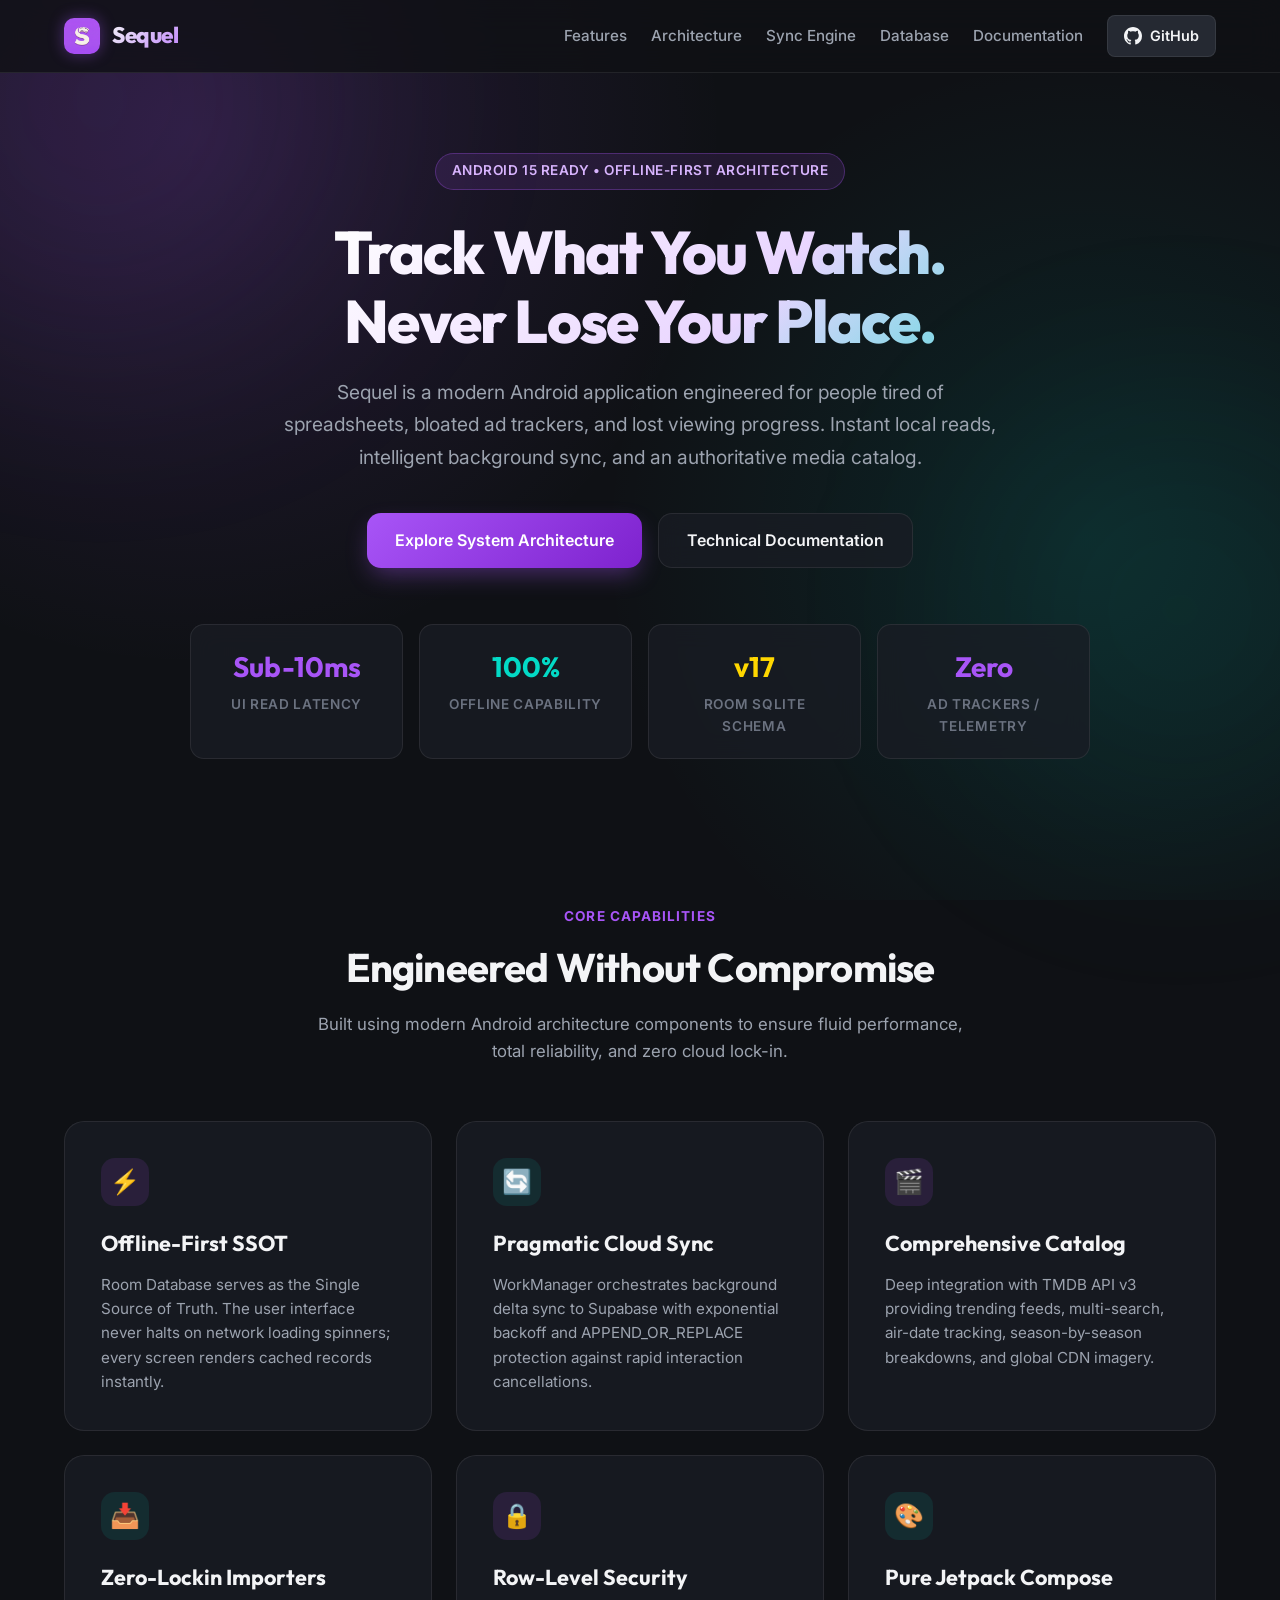
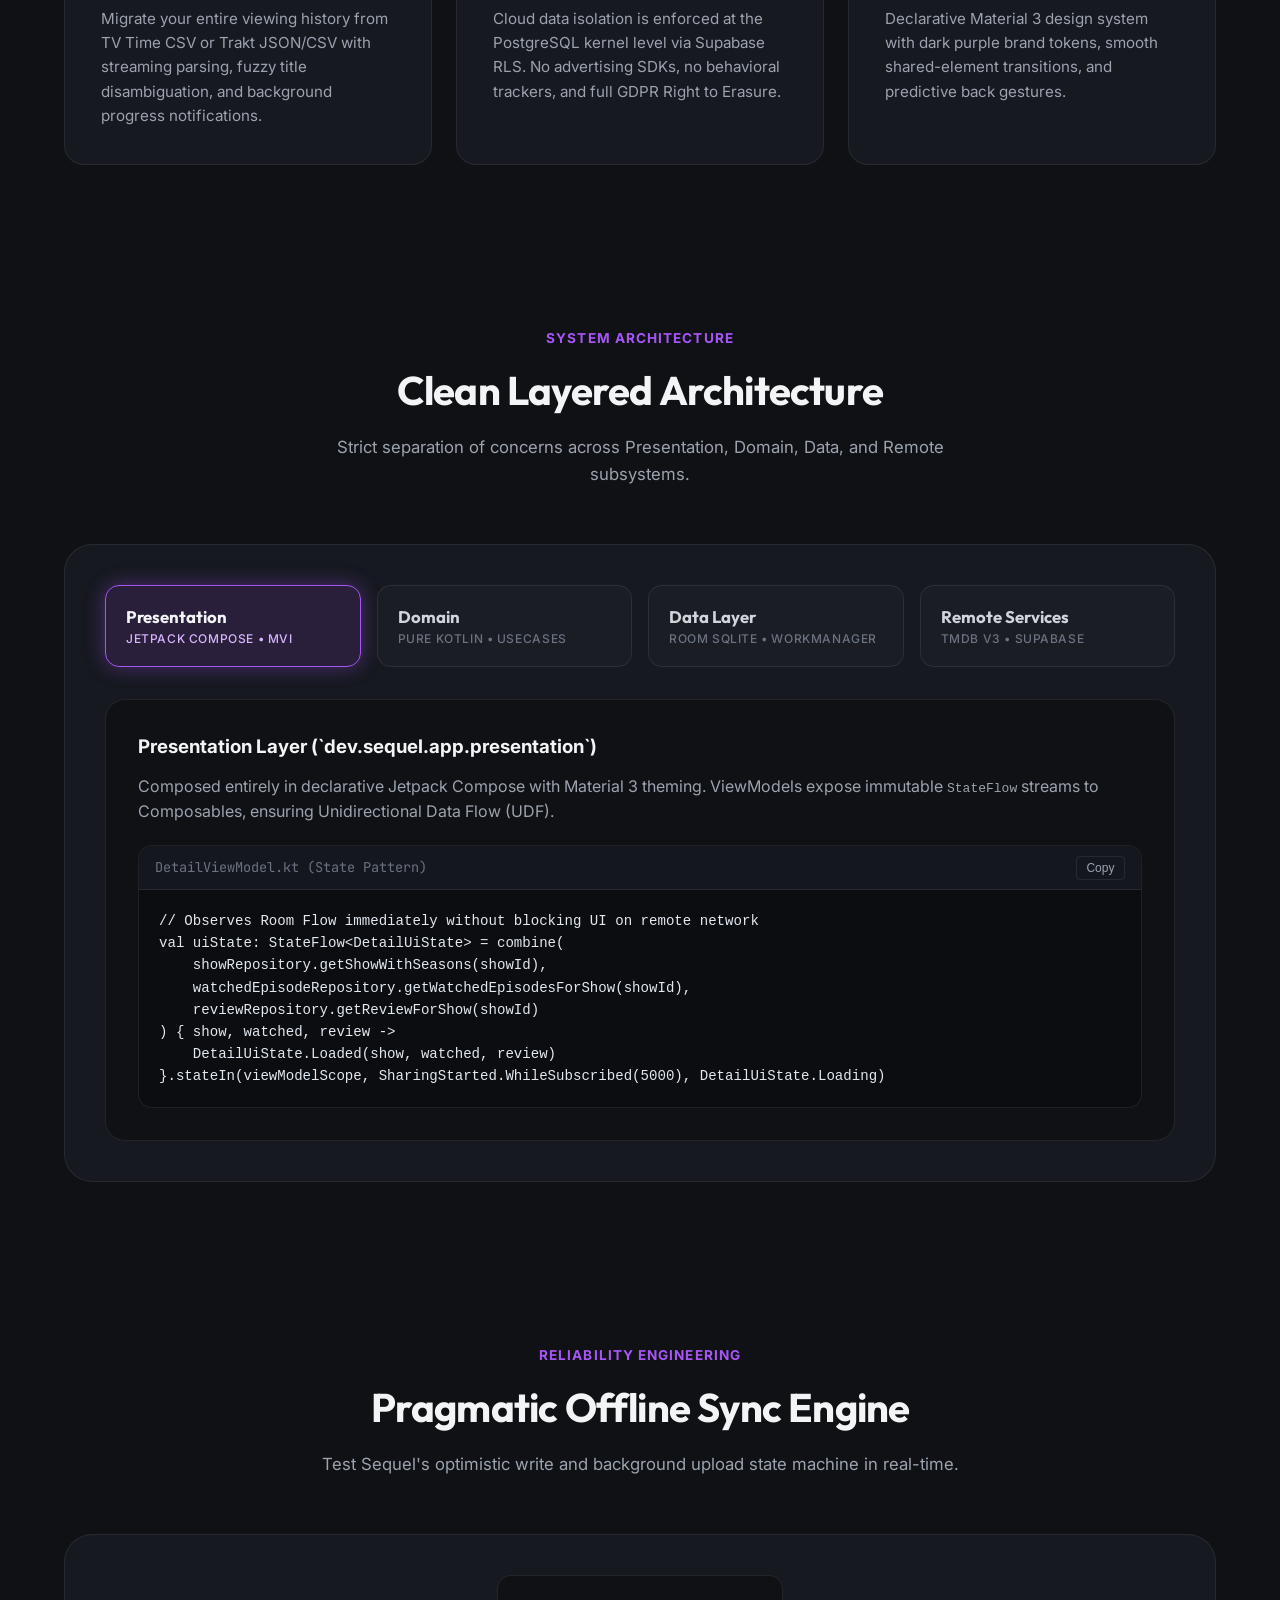
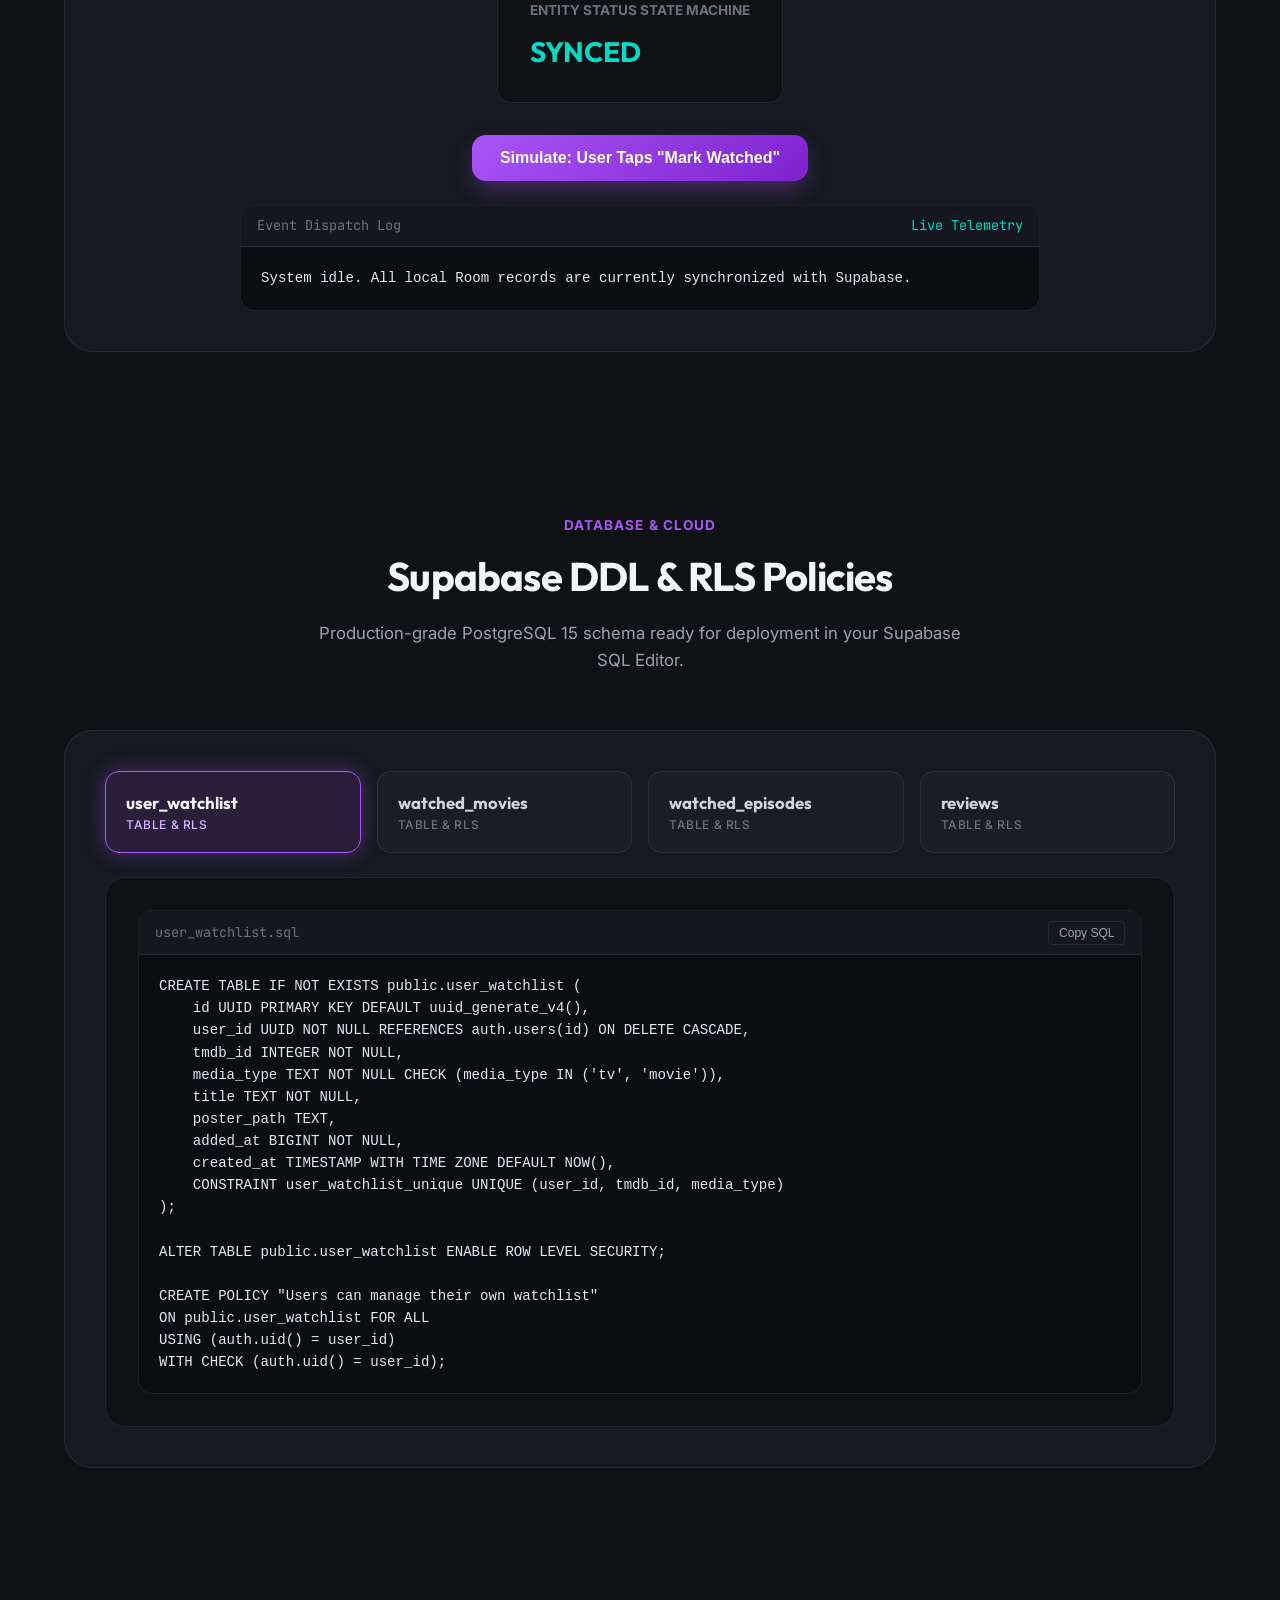
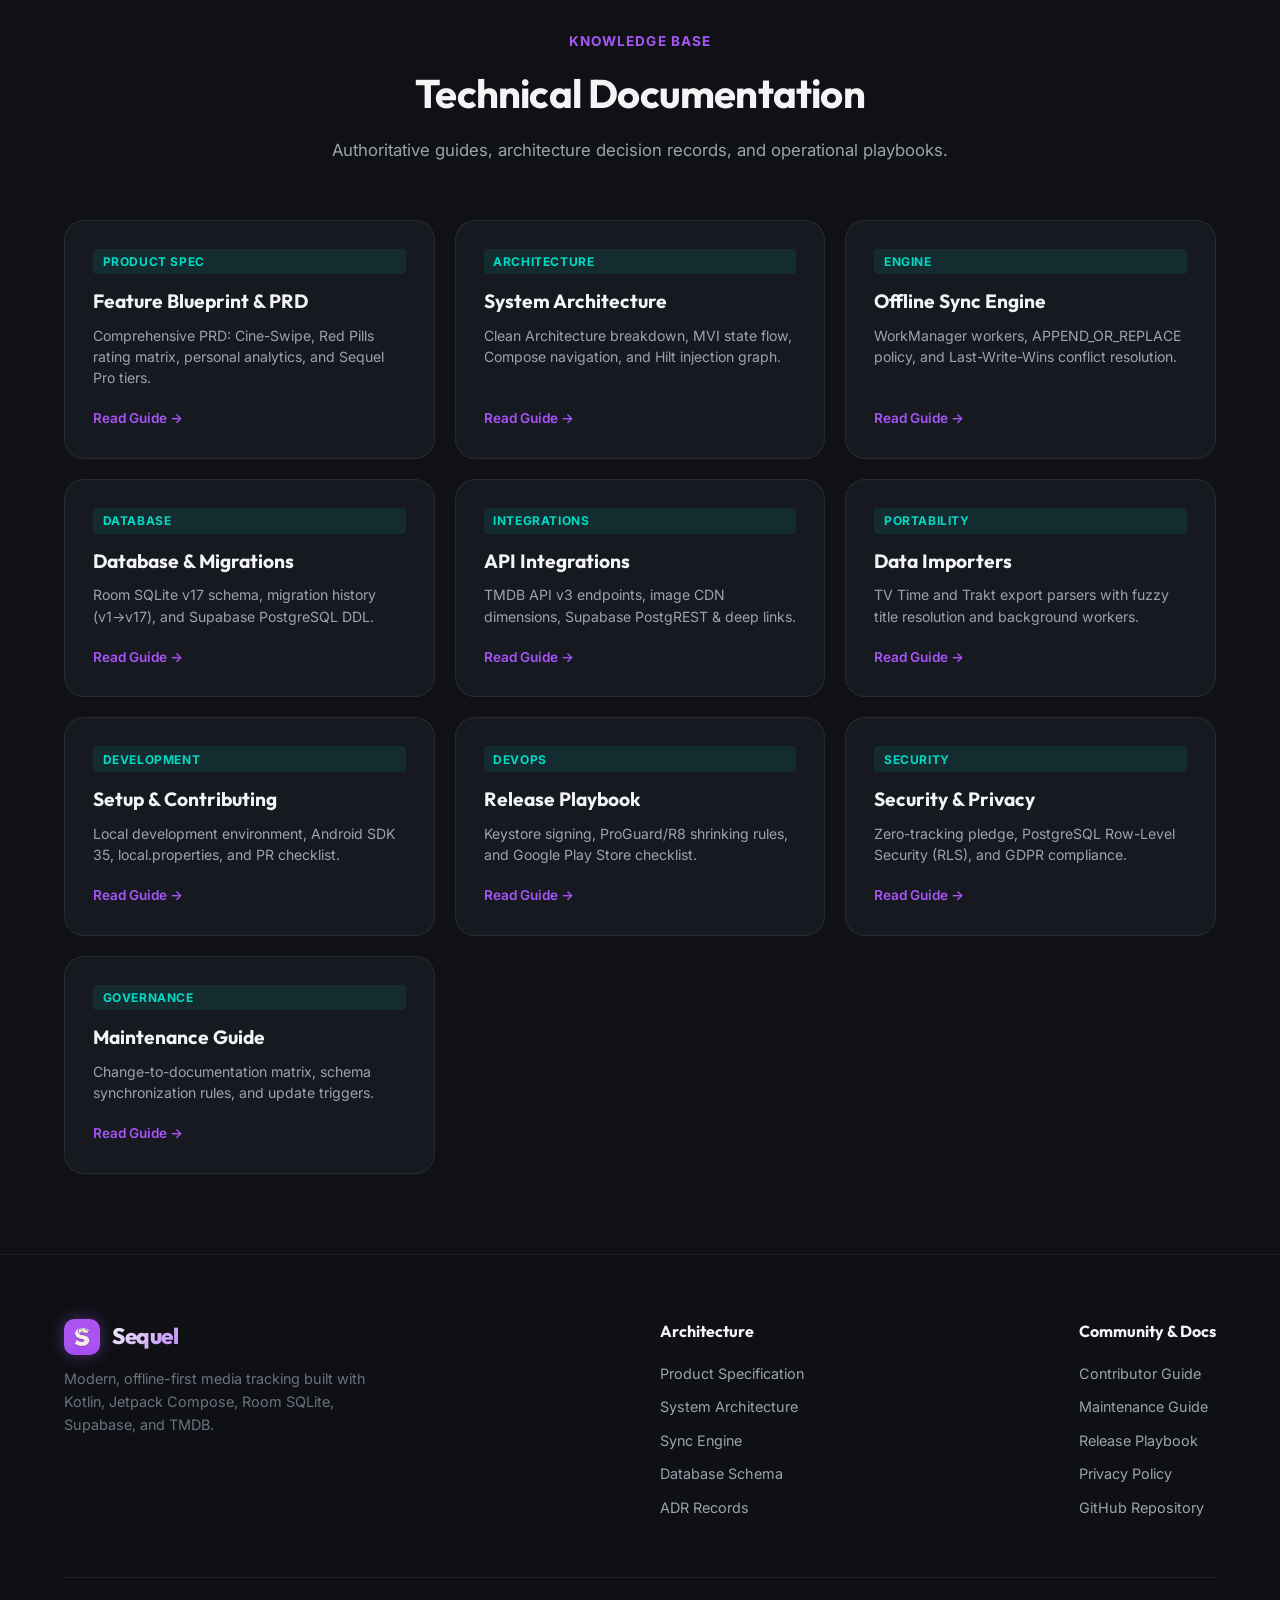
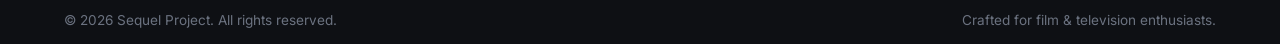
==== commit 3427dd4a: "feat(profile): add Mount Rushmore showcase, watch history sorting, and test harness Establish baseli" ====
--- a/docs/index.html
+++ b/docs/index.html
@@ -442,6 +442,15 @@
             </div>
 
             <div class="docs-grid">
+                <a href="PRODUCT_SPECIFICATION.md" class="doc-card">
+                    <div>
+                        <div class="doc-card-badge">Product Spec</div>
+                        <h3 class="doc-card-title">Feature Blueprint & PRD</h3>
+                        <p class="doc-card-desc">Comprehensive PRD: Cine-Swipe, Red Pills rating matrix, personal analytics, and Sequel Pro tiers.</p>
+                    </div>
+                    <div class="doc-card-link">Read Guide &rarr;</div>
+                </a>
+
                 <a href="ARCHITECTURE.md" class="doc-card">
                     <div>
                         <div class="doc-card-badge">Architecture</div>
@@ -543,6 +552,7 @@
                 <div class="footer-nav-col">
                     <h4>Architecture</h4>
                     <ul>
+                        <li><a href="PRODUCT_SPECIFICATION.md">Product Specification</a></li>
                         <li><a href="ARCHITECTURE.md">System Architecture</a></li>
                         <li><a href="SYNC_ENGINE.md">Sync Engine</a></li>
                         <li><a href="DATABASE_SCHEMA.md">Database Schema</a></li>
